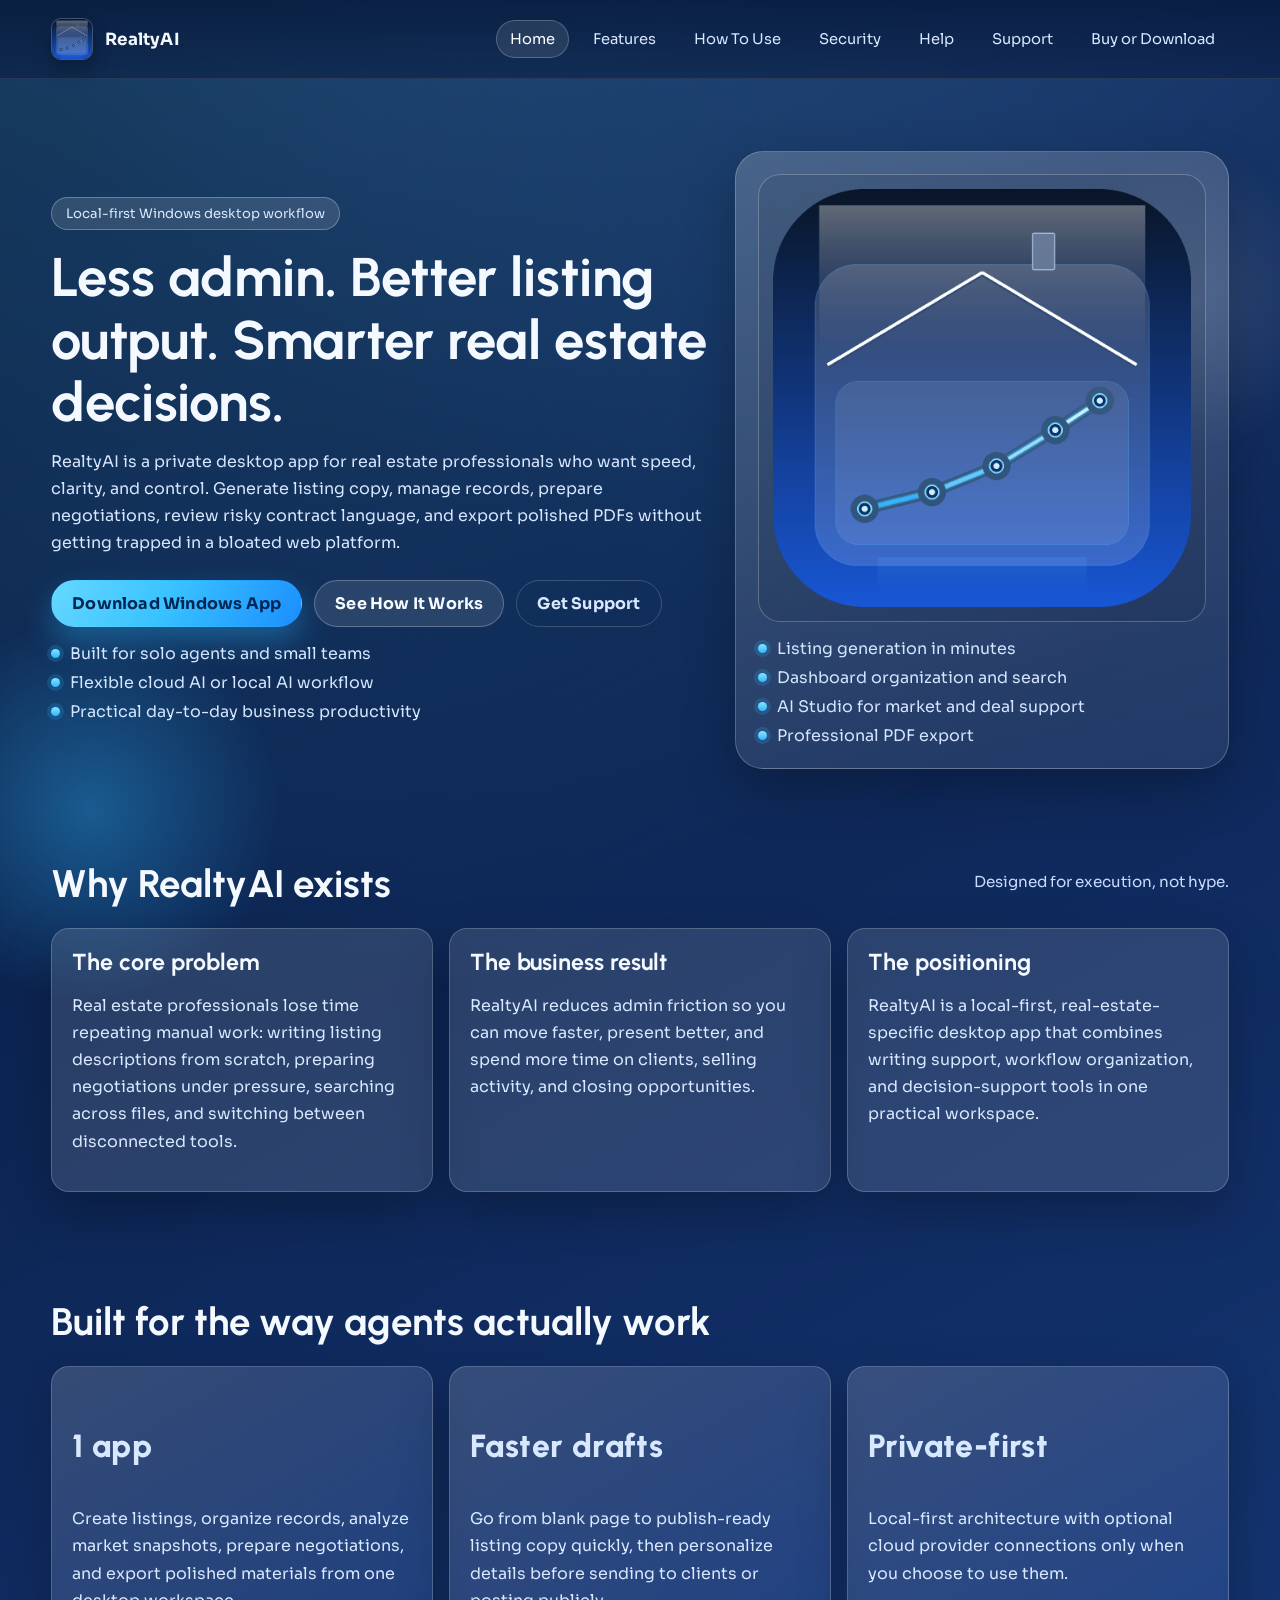
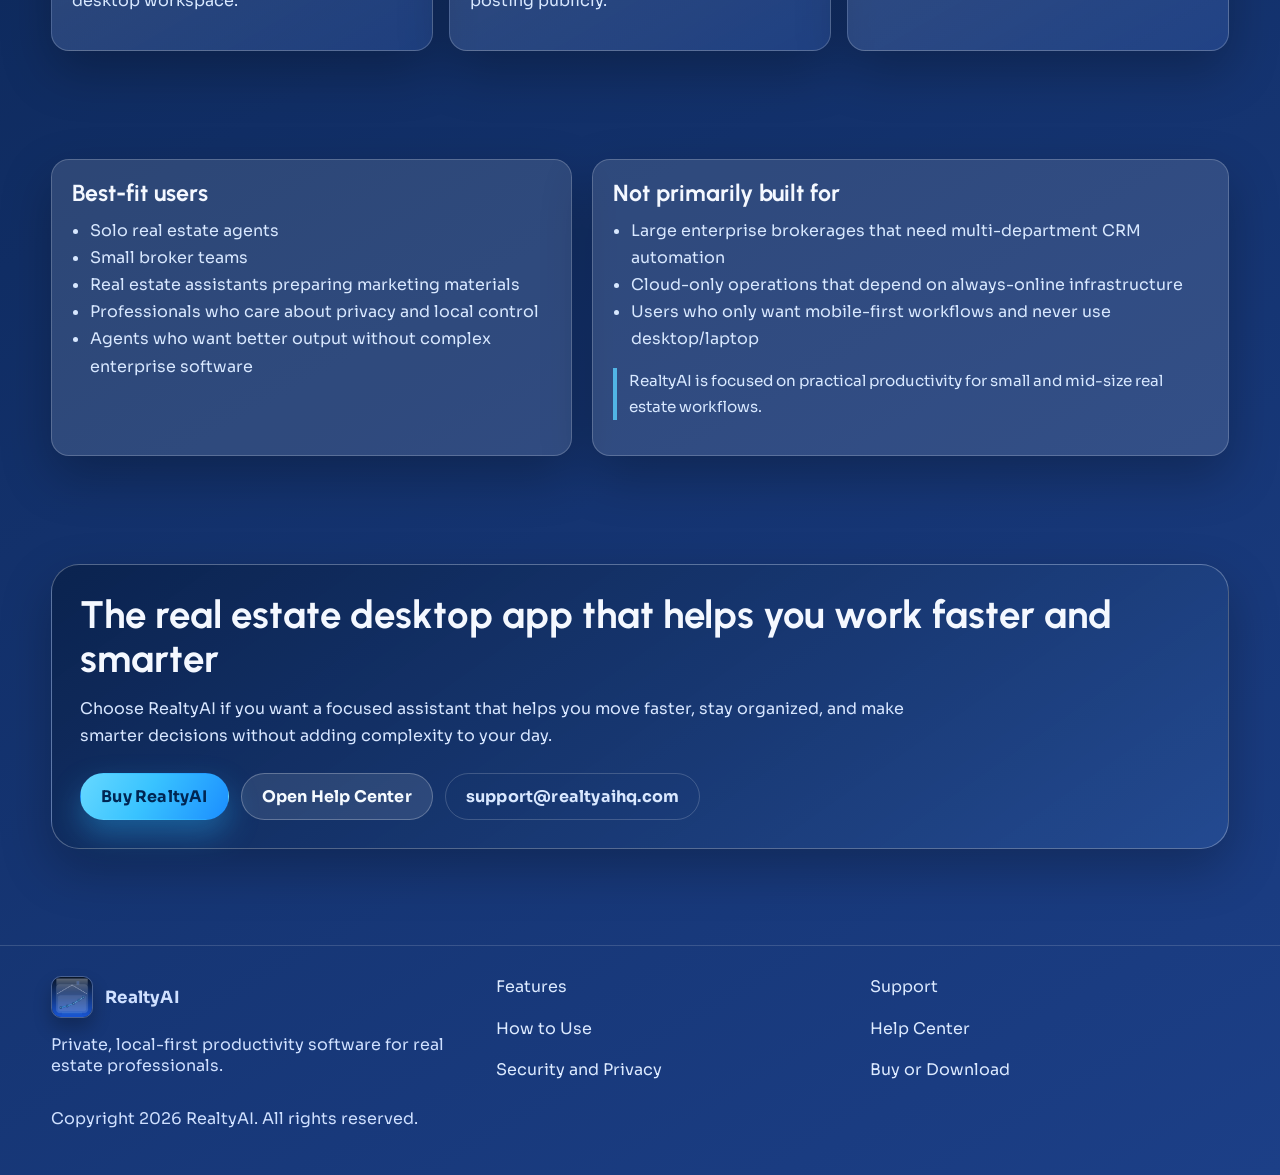
==== index.html @ 26c1955e "Initial RealtyAI premium website" ====
<!doctype html>
<html lang="en">
<head>
  <meta charset="utf-8">
  <meta name="viewport" content="width=device-width, initial-scale=1">
  <title>RealtyAI | Local-First Desktop App for Real Estate</title>
  <meta name="description" content="RealtyAI helps agents and small teams create listing copy faster, stay organized, prepare negotiations, review contracts, and export polished PDFs from one private desktop workspace.">
  <meta name="theme-color" content="#10306f">
  <link rel="icon" href="assets/images/realtyai-icon-512.png">
  <link rel="preconnect" href="https://fonts.googleapis.com">
  <link rel="preconnect" href="https://fonts.gstatic.com" crossorigin>
  <link href="https://fonts.googleapis.com/css2?family=Sora:wght@400;500;600;700;800&family=Urbanist:wght@600;700;800;900&display=swap" rel="stylesheet">
  <link rel="stylesheet" href="assets/css/styles.css">
  <script defer src="assets/js/config.js"></script>
  <script defer src="assets/js/site.js"></script>
</head>
<body>
  <header class="site-header">
    <div class="container header-wrap">
      <a class="brand" href="index.html">
        <img class="brand-mark" src="assets/images/realtyai-icon-512.png" alt="RealtyAI icon">
        <span class="brand-text">RealtyAI</span>
      </a>
      <button class="menu-toggle" type="button" aria-label="Open menu" aria-expanded="false">☰</button>
      <nav class="nav" aria-label="Main navigation">
        <a href="index.html">Home</a>
        <a href="features.html">Features</a>
        <a href="how-to-use.html">How To Use</a>
        <a href="security-privacy.html">Security</a>
        <a href="help.html">Help</a>
        <a href="support.html">Support</a>
        <a href="buy-download.html">Buy or Download</a>
      </nav>
    </div>
  </header>

  <main>
    <section class="hero">
      <div class="container hero-grid">
        <div>
          <span class="badge">Local-first Windows desktop workflow</span>
          <h1>Less admin. Better listing output. Smarter real estate decisions.</h1>
          <p class="lead">RealtyAI is a private desktop app for real estate professionals who want speed, clarity, and control. Generate listing copy, manage records, prepare negotiations, review risky contract language, and export polished PDFs without getting trapped in a bloated web platform.</p>
          <div class="hero-actions">
            <a class="button primary" data-config="app-download" href="buy-download.html">Download Windows App</a>
            <a class="button secondary" href="how-to-use.html">See How It Works</a>
            <a class="button ghost" href="support.html">Get Support</a>
          </div>
          <ul class="hero-list">
            <li>Built for solo agents and small teams</li>
            <li>Flexible cloud AI or local AI workflow</li>
            <li>Practical day-to-day business productivity</li>
          </ul>
        </div>
        <aside class="hero-panel fade-up">
          <div class="app-art">
            <img src="assets/images/realtyai-icon-1024.png" alt="RealtyAI brand artwork">
          </div>
          <ul class="hero-list">
            <li>Listing generation in minutes</li>
            <li>Dashboard organization and search</li>
            <li>AI Studio for market and deal support</li>
            <li>Professional PDF export</li>
          </ul>
        </aside>
      </div>
    </section>

    <section class="section">
      <div class="container">
        <div class="section-head">
          <h2>Why RealtyAI exists</h2>
          <p class="section-note">Designed for execution, not hype.</p>
        </div>
        <div class="grid three">
          <article class="card fade-up">
            <h3>The core problem</h3>
            <p>Real estate professionals lose time repeating manual work: writing listing descriptions from scratch, preparing negotiations under pressure, searching across files, and switching between disconnected tools.</p>
          </article>
          <article class="card fade-up">
            <h3>The business result</h3>
            <p>RealtyAI reduces admin friction so you can move faster, present better, and spend more time on clients, selling activity, and closing opportunities.</p>
          </article>
          <article class="card fade-up">
            <h3>The positioning</h3>
            <p>RealtyAI is a local-first, real-estate-specific desktop app that combines writing support, workflow organization, and decision-support tools in one practical workspace.</p>
          </article>
        </div>
      </div>
    </section>

    <section class="section">
      <div class="container">
        <div class="section-head">
          <h2>Built for the way agents actually work</h2>
        </div>
        <div class="grid three">
          <article class="card kpi fade-up">
            <p class="kpi-value">1 app</p>
            <p>Create listings, organize records, analyze market snapshots, prepare negotiations, and export polished materials from one desktop workspace.</p>
          </article>
          <article class="card kpi fade-up">
            <p class="kpi-value">Faster drafts</p>
            <p>Go from blank page to publish-ready listing copy quickly, then personalize details before sending to clients or posting publicly.</p>
          </article>
          <article class="card kpi fade-up">
            <p class="kpi-value">Private-first</p>
            <p>Local-first architecture with optional cloud provider connections only when you choose to use them.</p>
          </article>
        </div>
      </div>
    </section>

    <section class="section">
      <div class="container split">
        <div class="card fade-up">
          <h3>Best-fit users</h3>
          <ul>
            <li>Solo real estate agents</li>
            <li>Small broker teams</li>
            <li>Real estate assistants preparing marketing materials</li>
            <li>Professionals who care about privacy and local control</li>
            <li>Agents who want better output without complex enterprise software</li>
          </ul>
        </div>
        <div class="card fade-up">
          <h3>Not primarily built for</h3>
          <ul>
            <li>Large enterprise brokerages that need multi-department CRM automation</li>
            <li>Cloud-only operations that depend on always-online infrastructure</li>
            <li>Users who only want mobile-first workflows and never use desktop/laptop</li>
          </ul>
          <p class="notice">RealtyAI is focused on practical productivity for small and mid-size real estate workflows.</p>
        </div>
      </div>
    </section>

    <section class="section">
      <div class="container">
        <div class="cta-band fade-up">
          <h2>The real estate desktop app that helps you work faster and smarter</h2>
          <p class="lead">Choose RealtyAI if you want a focused assistant that helps you move faster, stay organized, and make smarter decisions without adding complexity to your day.</p>
          <div class="hero-actions">
            <a class="button primary" href="buy-download.html">Buy RealtyAI</a>
            <a class="button secondary" data-config="knowledge-base" href="help.html">Open Help Center</a>
            <a class="button ghost" data-config="support-email" href="mailto:support@realtyaihq.com">support@realtyaihq.com</a>
          </div>
        </div>
      </div>
    </section>
  </main>

  <footer class="site-footer">
    <div class="container footer-grid">
      <div>
        <div class="brand">
          <img class="brand-mark" src="assets/images/realtyai-icon-512.png" alt="RealtyAI icon">
          <span class="brand-text">RealtyAI</span>
        </div>
        <p>Private, local-first productivity software for real estate professionals.</p>
      </div>
      <div class="footer-links">
        <a href="features.html">Features</a>
        <a href="how-to-use.html">How to Use</a>
        <a href="security-privacy.html">Security and Privacy</a>
      </div>
      <div class="footer-links">
        <a href="support.html">Support</a>
        <a href="help.html">Help Center</a>
        <a href="buy-download.html">Buy or Download</a>
      </div>
    </div>
    <div class="container">
      <p>Copyright <span id="year"></span> RealtyAI. All rights reserved.</p>
    </div>
  </footer>
</body>
</html>
---- assets/css/styles.css ----
:root {
  --ink-900: #081a3d;
  --ink-800: #0f2b5f;
  --ink-700: #1c3f87;
  --ink-500: #3e67ba;
  --ice-100: #eaf2ff;
  --ice-200: #c9dcff;
  --aqua-400: #5ad0ff;
  --aqua-500: #2fb8ff;
  --glass: rgba(255, 255, 255, 0.12);
  --glass-strong: rgba(255, 255, 255, 0.18);
  --stroke: rgba(255, 255, 255, 0.2);
  --shadow: 0 20px 50px rgba(0, 0, 0, 0.25);
  --radius-xl: 28px;
  --radius-lg: 18px;
  --radius-sm: 12px;
}

* {
  box-sizing: border-box;
}

html {
  scroll-behavior: smooth;
}

body {
  margin: 0;
  color: #f4f8ff;
  font-family: "Sora", "Segoe UI", sans-serif;
  background:
    radial-gradient(circle at 15% -10%, rgba(90, 208, 255, 0.25), transparent 40%),
    radial-gradient(circle at 85% -20%, rgba(62, 103, 186, 0.45), transparent 35%),
    linear-gradient(150deg, var(--ink-900) 5%, var(--ink-800) 45%, var(--ink-700) 100%);
  min-height: 100vh;
}

body::before,
body::after {
  content: "";
  position: fixed;
  inset: auto;
  z-index: -1;
  pointer-events: none;
}

body::before {
  width: 420px;
  height: 420px;
  border-radius: 50%;
  left: -120px;
  bottom: -120px;
  background: radial-gradient(circle, rgba(47, 184, 255, 0.35), transparent 65%);
}

body::after {
  width: 360px;
  height: 360px;
  border-radius: 50%;
  right: -90px;
  top: 120px;
  background: radial-gradient(circle, rgba(255, 255, 255, 0.12), transparent 60%);
}

img {
  max-width: 100%;
  display: block;
}

a {
  color: inherit;
}

.container {
  width: min(1180px, 92vw);
  margin: 0 auto;
}

.site-header {
  position: sticky;
  top: 0;
  z-index: 50;
  backdrop-filter: blur(18px);
  background: linear-gradient(to bottom, rgba(8, 26, 61, 0.86), rgba(8, 26, 61, 0.5));
  border-bottom: 1px solid rgba(255, 255, 255, 0.12);
}

.header-wrap {
  min-height: 78px;
  display: flex;
  align-items: center;
  justify-content: space-between;
  gap: 20px;
}

.brand {
  display: flex;
  align-items: center;
  gap: 12px;
  text-decoration: none;
}

.brand-mark {
  width: 42px;
  height: 42px;
  border-radius: 10px;
  border: 1px solid rgba(255, 255, 255, 0.22);
  box-shadow: 0 10px 18px rgba(0, 0, 0, 0.24);
}

.brand-text {
  font-size: 1.05rem;
  font-weight: 700;
  letter-spacing: 0.2px;
}

.menu-toggle {
  display: none;
  border: 1px solid rgba(255, 255, 255, 0.25);
  background: rgba(255, 255, 255, 0.1);
  color: #fff;
  border-radius: 10px;
  width: 42px;
  height: 42px;
  font-size: 1.2rem;
}

.nav {
  display: flex;
  align-items: center;
  gap: 10px;
  flex-wrap: wrap;
}

.nav a {
  text-decoration: none;
  font-size: 0.92rem;
  color: #d9e8ff;
  padding: 9px 13px;
  border-radius: 999px;
  border: 1px solid transparent;
  transition: 0.25s ease;
}

.nav a:hover,
.nav a:focus-visible,
.nav a.active {
  color: #fff;
  border-color: rgba(255, 255, 255, 0.22);
  background: rgba(255, 255, 255, 0.1);
}

.button {
  display: inline-flex;
  align-items: center;
  justify-content: center;
  gap: 8px;
  border-radius: 999px;
  padding: 12px 20px;
  font-weight: 700;
  letter-spacing: 0.2px;
  text-decoration: none;
  border: 1px solid transparent;
  cursor: pointer;
  transition: transform 0.25s ease, box-shadow 0.25s ease, background 0.25s ease;
}

.button:hover {
  transform: translateY(-2px);
}

.button.primary {
  background: linear-gradient(120deg, #66d8ff, #39c3ff 45%, #1b8eff);
  color: #002653;
  box-shadow: 0 14px 30px rgba(43, 186, 255, 0.35);
}

.button.secondary {
  background: rgba(255, 255, 255, 0.1);
  color: #f6fbff;
  border-color: rgba(255, 255, 255, 0.26);
}

.button.ghost {
  background: transparent;
  color: #d9e8ff;
  border-color: rgba(255, 255, 255, 0.18);
}

.hero {
  padding: 72px 0 34px;
}

.hero-grid {
  display: grid;
  gap: 26px;
  grid-template-columns: 1.2fr 0.9fr;
  align-items: center;
}

.badge {
  display: inline-flex;
  align-items: center;
  gap: 8px;
  background: rgba(255, 255, 255, 0.12);
  border: 1px solid rgba(255, 255, 255, 0.28);
  border-radius: 999px;
  padding: 7px 14px;
  font-size: 0.82rem;
  color: #dceaff;
}

h1,
h2,
h3 {
  margin: 0;
  line-height: 1.15;
  font-family: "Urbanist", "Trebuchet MS", sans-serif;
}

h1 {
  margin-top: 16px;
  font-size: clamp(2rem, 5vw, 3.4rem);
}

h2 {
  font-size: clamp(1.6rem, 3.4vw, 2.4rem);
}

h3 {
  font-size: clamp(1.1rem, 2.2vw, 1.45rem);
}

.lead {
  margin-top: 14px;
  color: #d7e6ff;
  line-height: 1.7;
  max-width: 72ch;
}

.hero-actions {
  margin-top: 24px;
  display: flex;
  flex-wrap: wrap;
  gap: 12px;
}

.hero-panel {
  background: linear-gradient(165deg, rgba(255, 255, 255, 0.2), rgba(255, 255, 255, 0.08));
  border: 1px solid rgba(255, 255, 255, 0.22);
  border-radius: var(--radius-xl);
  padding: 22px;
  box-shadow: var(--shadow);
}

.hero-panel .app-art {
  border-radius: 22px;
  border: 1px solid rgba(255, 255, 255, 0.24);
  background: rgba(0, 0, 0, 0.08);
  padding: 14px;
}

.hero-list {
  margin: 16px 0 0;
  padding: 0;
  list-style: none;
  display: grid;
  gap: 8px;
  color: #d4e6ff;
}

.hero-list li {
  display: flex;
  align-items: center;
  gap: 10px;
}

.hero-list li::before {
  content: "";
  width: 9px;
  height: 9px;
  border-radius: 50%;
  background: linear-gradient(#87e5ff, #2fb8ff);
  box-shadow: 0 0 0 4px rgba(47, 184, 255, 0.18);
}

.section {
  padding: 54px 0;
}

.section-head {
  display: flex;
  flex-wrap: wrap;
  align-items: end;
  justify-content: space-between;
  gap: 14px;
  margin-bottom: 22px;
}

.section-note {
  color: #c9dcff;
  font-size: 0.95rem;
}

.grid {
  display: grid;
  gap: 16px;
}

.grid.three {
  grid-template-columns: repeat(3, minmax(0, 1fr));
}

.grid.two {
  grid-template-columns: repeat(2, minmax(0, 1fr));
}

.card {
  background: var(--glass);
  border: 1px solid var(--stroke);
  border-radius: var(--radius-lg);
  padding: 20px;
  box-shadow: var(--shadow);
}

.card p,
.card li {
  color: #d8e8ff;
  line-height: 1.7;
}

.card ul,
.card ol {
  margin: 10px 0 0;
  padding-left: 18px;
}

.card.kpi {
  background: linear-gradient(150deg, rgba(255, 255, 255, 0.16), rgba(62, 103, 186, 0.3));
}

.kpi-value {
  font-family: "Urbanist", sans-serif;
  font-size: 2rem;
  font-weight: 800;
  letter-spacing: 0.4px;
  color: #94e8ff;
}

.timeline {
  counter-reset: step;
  display: grid;
  gap: 14px;
}

.timeline .step {
  position: relative;
  padding: 20px 18px 20px 64px;
  border-radius: var(--radius-lg);
  border: 1px solid rgba(255, 255, 255, 0.22);
  background: rgba(255, 255, 255, 0.11);
}

.timeline .step::before {
  counter-increment: step;
  content: counter(step);
  position: absolute;
  left: 18px;
  top: 20px;
  width: 32px;
  height: 32px;
  border-radius: 50%;
  display: grid;
  place-items: center;
  font-weight: 800;
  color: #08326f;
  background: linear-gradient(160deg, #8de7ff, #39c3ff);
}

.highlight {
  background: linear-gradient(130deg, rgba(90, 208, 255, 0.26), rgba(255, 255, 255, 0.06));
  border: 1px solid rgba(135, 229, 255, 0.55);
  border-radius: var(--radius-lg);
  padding: 18px;
}

.split {
  display: grid;
  grid-template-columns: 0.9fr 1.1fr;
  gap: 20px;
}

.notice {
  font-size: 0.95rem;
  color: #d5e5ff;
  border-left: 4px solid rgba(90, 208, 255, 0.8);
  padding-left: 12px;
}

.cta-band {
  border-radius: var(--radius-xl);
  padding: 28px;
  border: 1px solid rgba(255, 255, 255, 0.28);
  background: linear-gradient(145deg, rgba(9, 32, 73, 0.82), rgba(41, 82, 154, 0.65));
  box-shadow: var(--shadow);
}

.site-footer {
  margin-top: 42px;
  padding: 30px 0;
  border-top: 1px solid rgba(255, 255, 255, 0.15);
  color: #cfe0ff;
}

.footer-grid {
  display: grid;
  gap: 14px;
  grid-template-columns: 1.2fr 1fr 1fr;
}

.footer-links {
  display: grid;
  gap: 8px;
}

.footer-links a {
  text-decoration: none;
  color: #dceaff;
}

.footer-links a:hover {
  color: #9ce5ff;
}

.fade-up {
  opacity: 0;
  transform: translateY(20px);
  transition: opacity 0.65s ease, transform 0.65s ease;
}

.fade-up.in {
  opacity: 1;
  transform: translateY(0);
}

.page-hero {
  padding: 58px 0 14px;
}

.tag-list {
  list-style: none;
  margin: 14px 0 0;
  padding: 0;
  display: flex;
  flex-wrap: wrap;
  gap: 8px;
}

.tag-list li {
  font-size: 0.84rem;
  color: #ddedff;
  border: 1px solid rgba(255, 255, 255, 0.2);
  background: rgba(255, 255, 255, 0.08);
  border-radius: 999px;
  padding: 7px 10px;
}

.table {
  width: 100%;
  border-collapse: collapse;
  margin-top: 8px;
}

.table th,
.table td {
  text-align: left;
  padding: 10px 12px;
  border-bottom: 1px solid rgba(255, 255, 255, 0.18);
  color: #deecff;
}

.table th {
  color: #ffffff;
  font-weight: 700;
}

.faq-item {
  border: 1px solid rgba(255, 255, 255, 0.2);
  border-radius: var(--radius-sm);
  overflow: hidden;
}

.faq-item summary {
  cursor: pointer;
  padding: 15px;
  font-weight: 700;
  background: rgba(255, 255, 255, 0.08);
}

.faq-item p {
  margin: 0;
  padding: 0 15px 15px;
  color: #deecff;
}

.redirect-box {
  max-width: 760px;
  margin: 26px auto;
  text-align: center;
}

@media (max-width: 1020px) {
  .hero-grid,
  .split,
  .grid.three,
  .grid.two,
  .footer-grid {
    grid-template-columns: 1fr;
  }

  .hero-panel {
    max-width: 620px;
    margin: 0 auto;
  }

  .header-wrap {
    min-height: 70px;
  }

  .menu-toggle {
    display: inline-grid;
    place-items: center;
  }

  .nav {
    position: absolute;
    top: 70px;
    left: 4vw;
    right: 4vw;
    padding: 14px;
    border-radius: var(--radius-lg);
    background: rgba(9, 32, 73, 0.95);
    border: 1px solid rgba(255, 255, 255, 0.2);
    box-shadow: var(--shadow);
    display: none;
  }

  .nav.open {
    display: grid;
  }
}

@media (max-width: 620px) {
  .hero {
    padding-top: 46px;
  }

  .section {
    padding: 40px 0;
  }

  .cta-band {
    padding: 20px;
  }
}
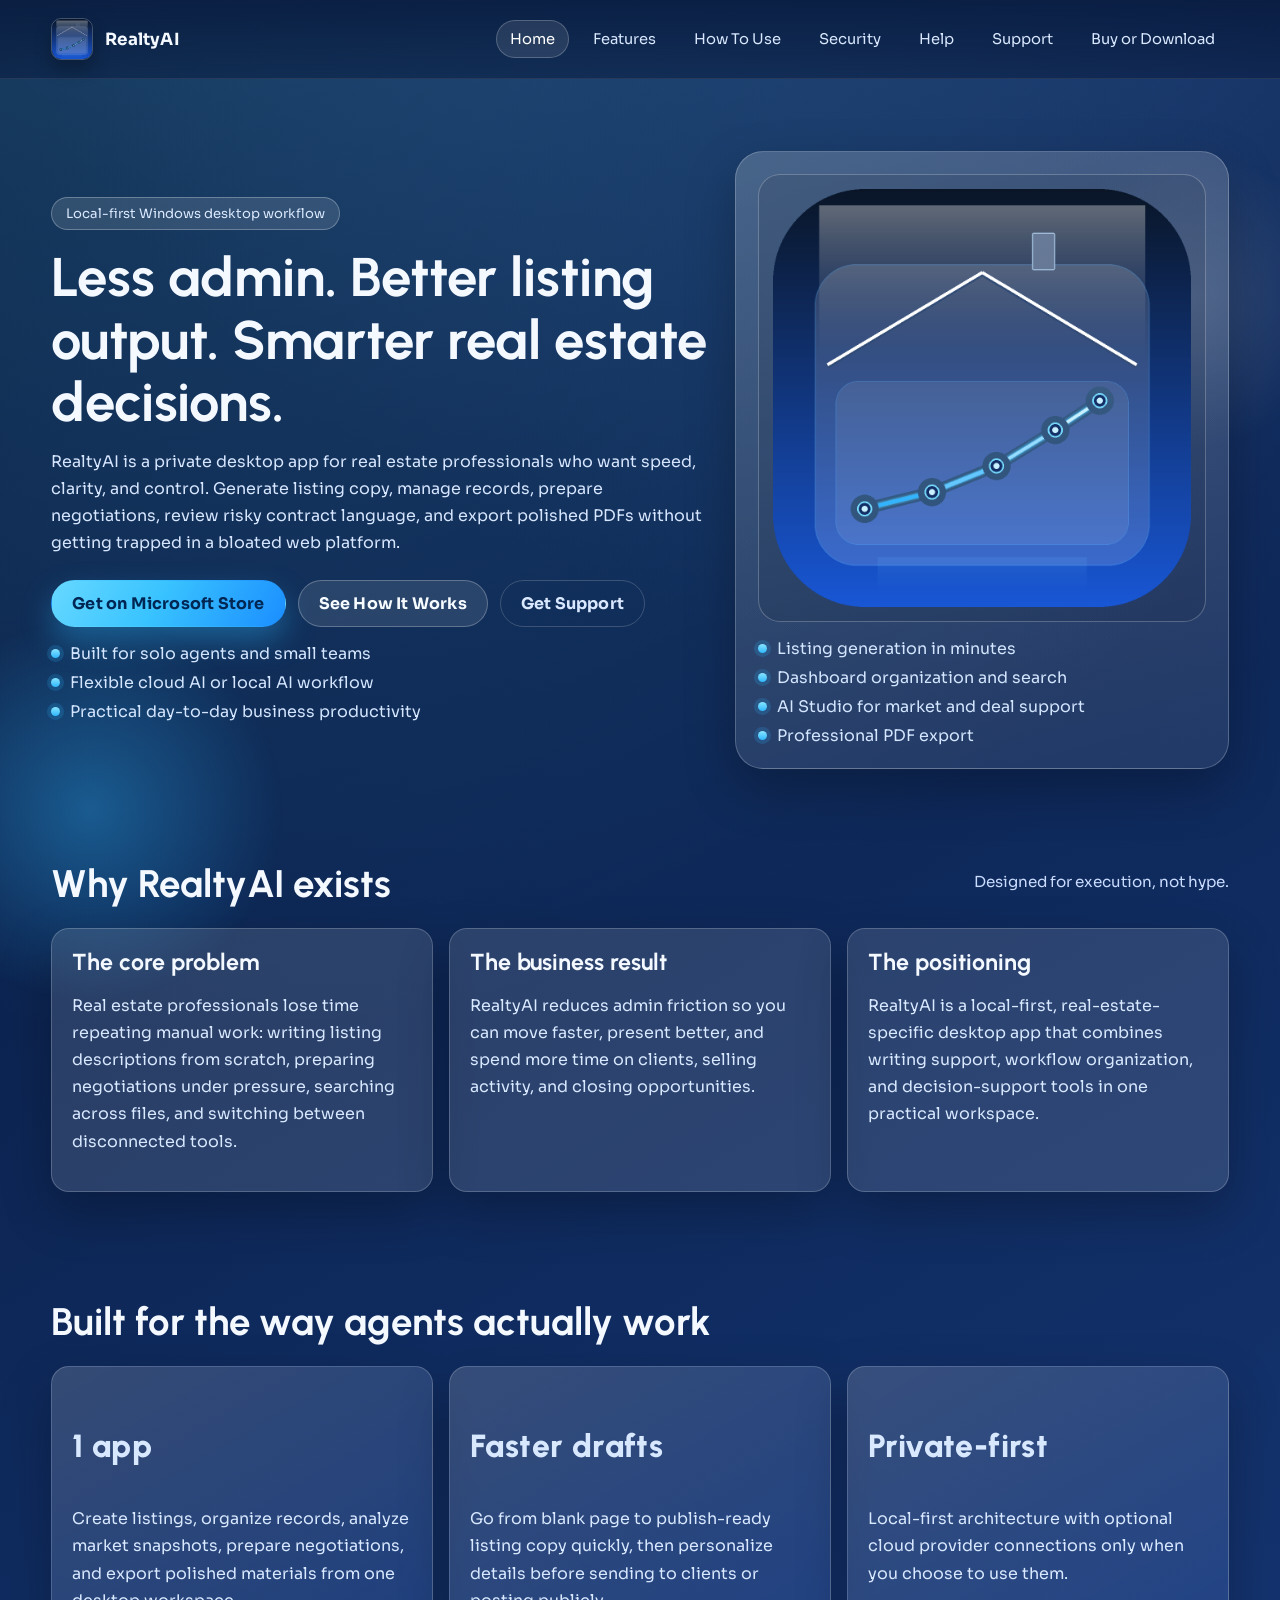
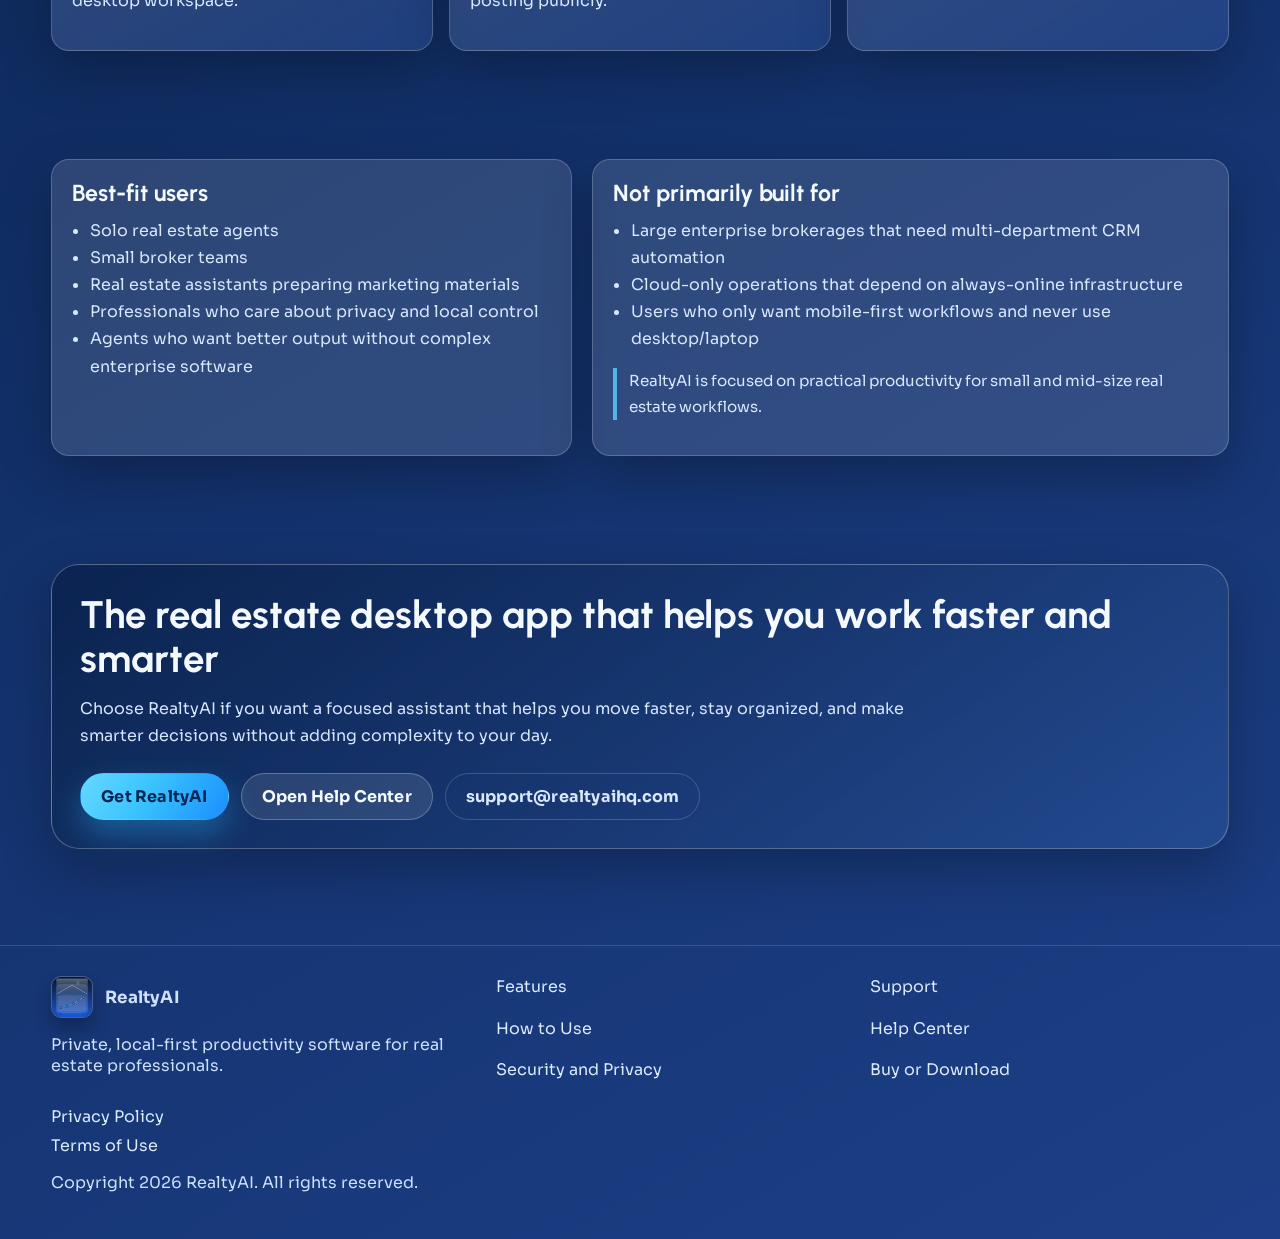
==== commit d52200f5: "Update site for Microsoft Store, legal pages, and demo walkthrough" ====
--- a/index.html
+++ b/index.html
@@ -42,7 +42,7 @@
           <h1>Less admin. Better listing output. Smarter real estate decisions.</h1>
           <p class="lead">RealtyAI is a private desktop app for real estate professionals who want speed, clarity, and control. Generate listing copy, manage records, prepare negotiations, review risky contract language, and export polished PDFs without getting trapped in a bloated web platform.</p>
           <div class="hero-actions">
-            <a class="button primary" data-config="app-download" href="buy-download.html">Download Windows App</a>
+            <a class="button primary" data-config="app-download" href="buy-download.html">Get on Microsoft Store</a>
             <a class="button secondary" href="how-to-use.html">See How It Works</a>
             <a class="button ghost" href="support.html">Get Support</a>
           </div>
@@ -141,7 +141,7 @@
           <h2>The real estate desktop app that helps you work faster and smarter</h2>
           <p class="lead">Choose RealtyAI if you want a focused assistant that helps you move faster, stay organized, and make smarter decisions without adding complexity to your day.</p>
           <div class="hero-actions">
-            <a class="button primary" href="buy-download.html">Buy RealtyAI</a>
+            <a class="button primary" href="buy-download.html">Get RealtyAI</a>
             <a class="button secondary" data-config="knowledge-base" href="help.html">Open Help Center</a>
             <a class="button ghost" data-config="support-email" href="mailto:support@realtyaihq.com">support@realtyaihq.com</a>
           </div>
